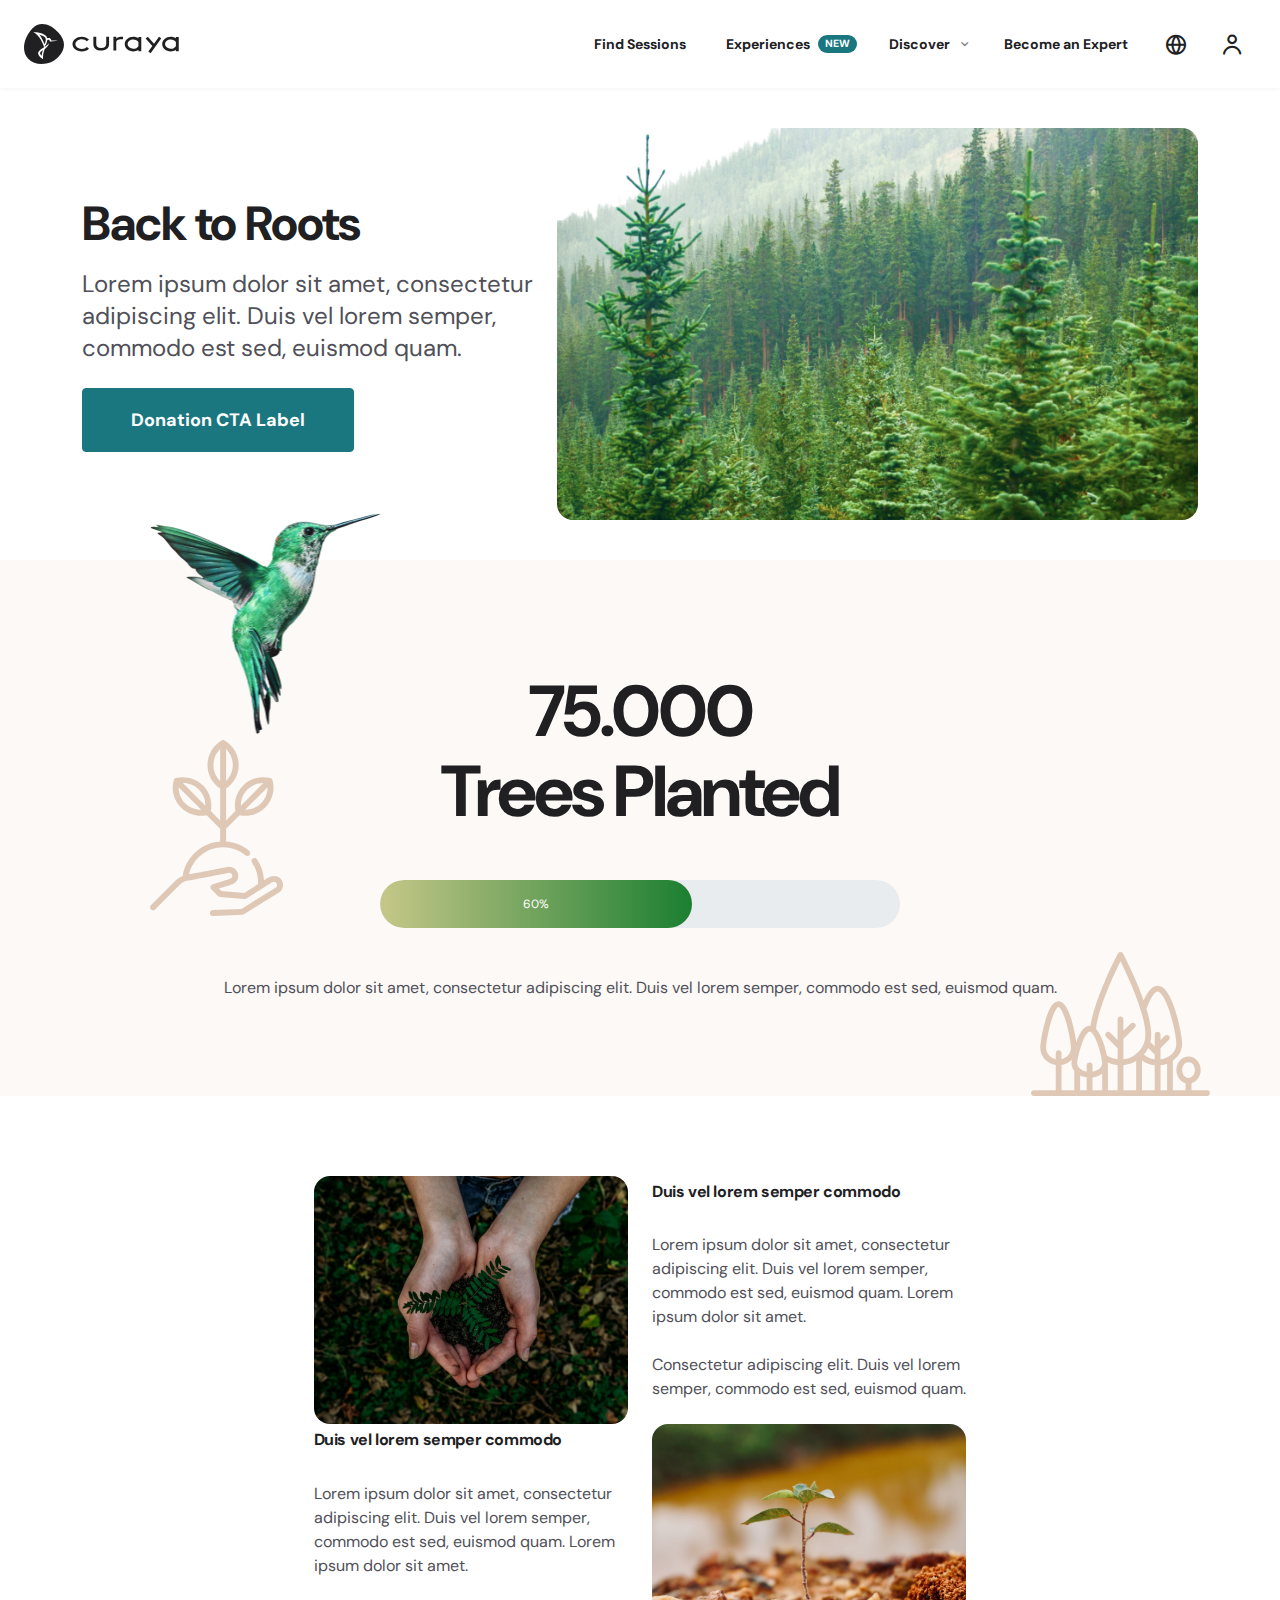
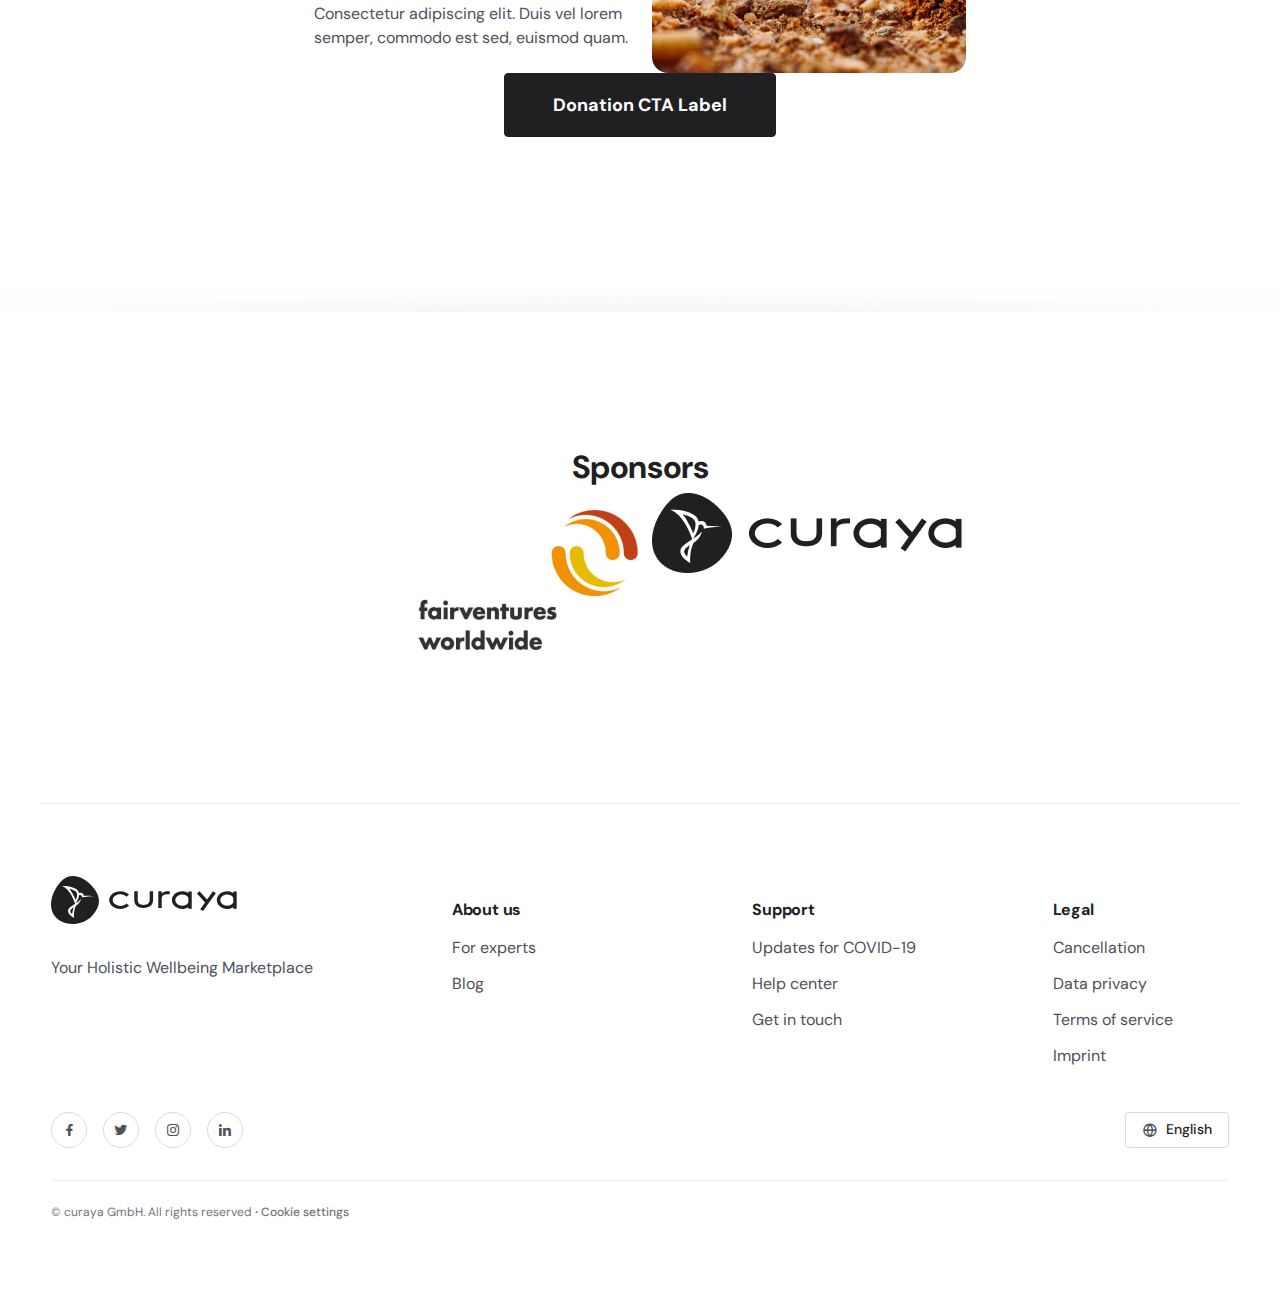
==== curaya-saved-files/index.html @ 4cf8cc59 "donation main draft" ====
<!DOCTYPE html>
<!-- saved from url=(0021)https://mycuraya.com/ -->
<html translate="no" language="de">

<head>
  <meta http-equiv="Content-Type" content="text/html; charset=UTF-8">
  <meta name="viewport" content="width=device-width,initial-scale=1">
  <meta name="google" content="notranslate">
  <meta http-equiv="Pragma" content="no-cache">
  <meta http-equiv="Cache-Control" content="no-cache, no-store, must-revalidate">
  <meta http-equiv="Expires" content="0">
  <title>Curaya</title>

  <link href="./curaya_files/main.css" rel="stylesheet">
  <link rel="stylesheet" type="text/css" href="./curaya_files/4569.css">
  <link rel="stylesheet" type="text/css" href="./curaya_files/6224.css">
  <link rel="stylesheet" type="text/css" href="./curaya_files/2217.css">
  <link rel="stylesheet" type="text/css" href="./curaya_files/871.css">

  <!-- Begin: Custom CSS-->
  <link rel="stylesheet" type="text/css" href="./styles/donation.css">
  <!-- End: Custom CSS-->

  <!-- <script defer="defer" src="./curaya_files/main.bundle.44432a97b5168b539e73.js" type="text/javascript"></script> -->
  <!-- <script async="" src="./curaya_files/modules.842d4c8f486a0abe4e43.js" charset="utf-8"></script> -->


</head>

<body cz-shortcut-listen="true" class="body-homepage"><noscript><iframe src="https://www.googletagmanager.com/ns.html?id=GTM-KDRRPXH" height="0" width="0" style="display:none;visibility:hidden"></iframe></noscript>
  <div id="root">
    <header class="cu-header">
      <div class="cu-header-container"><span class="cu-logo-container"><a class="logo" href="https://mycuraya.com/"><img src="./curaya_files/logo.svg" alt="Curaya" class="logo-desktop"><img src="./curaya_files/icon.svg" alt="Curaya" class="logo-mobile"></a></span><span class="cu-nav-container"><button type="button" class="cu-collapse-button"></button>
          <nav class="cu-navbar">
            <ul class="cu-navbar-nav">
              <li class="cu-nav-item cu-nav-item-become-menu"><a class="cu-nav-link cu-nav-link-become-menu" aria-current="page" href="https://mycuraya.com/browse"><span>Find Sessions</span></a></li>
              <li class="cu-nav-item cu-nav-item-experiences-menu"><a class="cu-nav-link cu-nav-link-experiences-menu" aria-current="page" href="https://mycuraya.com/experiences"><span>Experiences</span><em class="badge">New</em></a></li>
              <li class="cu-nav-item dropdown cu-nav-item-discover-menu"><a href="https://mycuraya.com/" id="discoverMenu" class="cu-nav-link cu-nav-link-discover-menu" role="button" data-toggle="dropdown" aria-expanded="false"><span>Discover</span><i class="icon-chevron-down"></i></a>
                <ul aria-labelledby="discoverMenu" class="dropdown-menu box-dropdown dropdown-menu-end dropdown-menu-discover-menu">
                  <li><a class="dropdown-item" title="Keep me updated" href="https://mycuraya.com/keepmeupdated">
                      <div><span>Keep me updated</span></div>
                    </a></li>
                  <li><a class="dropdown-item" title="For experts" href="https://mycuraya.com/for-experts">
                      <div><span>For experts</span></div>
                    </a></li>
                  <li><a class="dropdown-item" href="https://blog.mycuraya.com/" target="_blank" title="Blog">
                      <div><span>Blog</span></div>
                    </a></li>
                  <li><a class="dropdown-item" href="https://help.mycuraya.com/" target="_blank" title="Help center">
                      <div><span>Help center</span></div>
                    </a></li>
                </ul>
              </li>
              <li class="cu-nav-item cu-nav-item-become-menu"><a class="cu-nav-link cu-nav-link-become-menu" aria-current="page" href="https://mycuraya.com/for-experts"><span>Become an Expert</span></a></li>
              <li class="cu-nav-item dropdown cu-nav-item-language-menu"><a href="https://mycuraya.com/" id="languageMenu" class="cu-nav-link cu-nav-link-language-menu" role="button" data-toggle="dropdown" aria-expanded="false"><i class="icon-globe"></i></a>
                <ul aria-labelledby="languageMenu" class="dropdown-menu box-dropdown dropdown-menu-end dropdown-menu-language-menu">
                  <li><a class="dropdown-item" title="Deutsch" href="https://mycuraya.com/">
                      <div><span>Deutsch</span></div>
                    </a></li>
                  <li><a class="dropdown-item active" title="English" href="https://mycuraya.com/">
                      <div><span>English</span></div>
                    </a></li>
                </ul>
              </li>
              <li class="cu-nav-item dropdown cu-nav-item-avatar-menu"><a href="https://mycuraya.com/" id="avatarMenu" class="cu-nav-link cu-nav-link-avatar-menu" role="button" data-toggle="dropdown" aria-expanded="false"><i class="icon-user-alt"></i></a>
                <ul aria-labelledby="avatarMenu" class="dropdown-menu box-dropdown dropdown-menu-end dropdown-menu-avatar-menu">
                  <li><a class="dropdown-item fw-bold text-dark" title="Log in" href="https://mycuraya.com/login">
                      <div><span>Log in</span></div>
                    </a></li>
                  <li><a class="dropdown-item fw-bold text-dark" title="Sign up" href="https://mycuraya.com/register">
                      <div><span>Sign up</span></div>
                    </a></li>
                  <li>
                    <hr class="dropdown-divider">
                  </li>
                  <li><a class="dropdown-item" href="https://help.mycuraya.com/" title="Help">
                      <div><span>Help</span></div>
                    </a></li>
                </ul>
              </li>
            </ul>
          </nav>
        </span>
        <div class="modal-backdrop"></div>
      </div>
    </header>
    <main class="main">


      <!-- BEGIN: MAIN CONTENT -->
      <main class="donation-content">

        <!-- begin: hero -->
        <section class="section-hero">
          <div class="container">
            <div class="row">
              <div class="col-lg-5 section-hero-content">
                <h1 class="display-3 mb-3">Back to Roots</h1>
                <p class="text-xl mb-4">Lorem ipsum dolor sit amet, consectetur adipiscing elit. Duis vel lorem semper, commodo
                  est sed, euismod quam.</p>
                <span><a href="#" class="btn btn-primary btn-xl btn-hover-y">Donation CTA Label</a></span>
              </div>
              <div class="col-lg-7 hero-image-container">
                <img src="./images/donation_hero_image.jpg" srcset="./images/donation_hero_image@2x.jpg" alt="pine forest">
                <span>
                  <img src="./images/humming_bird.png" srcset="./images/humming_bird@2x.png" alt="bird">
                </span>
              </div>
            </div>
          </div>
        </section>
        <section class="section-progress">
          <div class="container">
            <div class="section-progress-content">
              <h1 class="display-1 mb-5"> 75.000<br>
                Trees Planted</h1>
              <div class="progress mb-5 mx-auto">
                <div class="progress-bar" role="progressbar" style="width: 60%" aria-valuenow="60" aria-valuemin="0"
                  aria-valuemax="100">60%</div>
              </div>
              <p class="text-lg-regular" >Lorem ipsum dolor sit amet, consectetur adipiscing elit. Duis vel lorem
                semper, commodo est sed, euismod quam. </p>
            </div>
            <span class="position-absolute top-50 start-25 translate-middle-y">
              <img src="./images//decor-1.svg" alt="treelet">
            </span>
            <span class="position-absolute bottom-0 end-0">
              <img src="./images//decor-2.svg" alt="small forest">
            </span>
          </div>
        </section>
        <section class="section-content">
          <div class="container">
            <div class="row justify-content-center">
              <div class="col-lg-5">
                <img src="./images/donation_content_1.jpg" srcset="./images/donation_content_1@2x.jpg" alt="treelet">
              </div>
              <div class="col-lg-5 section-content-definion">
                <p class="heading-1">Duis vel lorem semper commodo</p>
                <p class="text-xl-regular">Lorem ipsum dolor sit amet, consectetur adipiscing elit. Duis vel lorem semper, commodo est sed, euismod
                  quam. Lorem ipsum dolor sit amet.<br><br>Consectetur adipiscing elit. Duis vel lorem semper, commodo est sed, euismod
                  quam.</p>
              </div>
            </div>
            <div class="row justify-content-center">
              <div class="col-lg-5 section-content-definion">
                <p class="heading-1">Duis vel lorem semper commodo</p>
                <p class="text-xl-regular">Lorem ipsum dolor sit amet, consectetur adipiscing elit. Duis vel lorem semper, commodo est sed, euismod
                  quam. Lorem ipsum dolor sit amet.<br><br>Consectetur adipiscing elit. Duis vel lorem semper, commodo est sed, euismod
                  quam.</p>
              </div>
              <div class="col-lg-5">
                <img src="./images/donation_content_2.jpg" srcset="./images/donation_content_2@2x.jpg" alt="treelet">
              </div>
            </div>
            <div class="row">
              <div class="col">
                <a href="#" class="btn btn-dark btn-xl btn-hover-y">Donation CTA Label</a>
              </div>
            </div>           
          </div>
        </section>
        <div class="divider">
          <img src="./images/divider2x.png" alt="">
        </div>
        <section class="sponsors">
          <div class="container">
            <div class="row ">
              <div class="col">
                <h1>Sponsors</h1>
              </div>
            </div>
            <div class="row justify-content-center ">
              <!-- gap-5 -->
              <div class="col-lg-3">
                <img src="./images/fairventures.png"  alt="fairventures logo">
              </div>
              <div class="col-lg-3">
                <img src="./images/curaya.png"  alt="curaya logo" >
              </div>
            </div>
          </div> 
        </section>
        <!-- end: hero -->
      </main>
      
      <!-- END: MAIN CONTENT -->


      <footer class="main-footer">
        <div class="desktop">
          <div class="container-xxxl cu-container-px">
            <div class="row">
              <div class="col-lg-4 left"><img src="./curaya_files/logo.svg" alt="Curaya">
                <p>Your Holistic Wellbeing Marketplace</p>
              </div>
              <div class="col-lg-3 right">
                <ul>
                  <li class="label"><strong>About us</strong></li>
                  <li><a title="For experts" href="https://mycuraya.com/for-experts">For experts</a></li>
                  <li><a href="https://blog.mycuraya.com/" target="_blank" title="Blog">Blog</a></li>
                </ul>
              </div>
              <div class="col-lg-3 right">
                <ul>
                  <li class="label"><strong>Support</strong></li>
                  <li><a href="https://blog.mycuraya.com/post/updates-zu-covid-19" target="_blank" title="Updates for COVID-19">Updates for COVID-19</a></li>
                  <li><a href="https://help.mycuraya.com/" target="_blank" title="Help center">Help center</a></li>
                  <li><a href="mailto:hello@mycuraya.com" title="Get in touch">Get in touch</a></li>
                </ul>
              </div>
              <div class="col-lg-2 right">
                <ul>
                  <li class="label"><strong>Legal</strong></li>
                  <li><a title="Cancellation" href="https://mycuraya.com/terms-of-service#cancellation">Cancellation</a></li>
                  <li><a title="Data privacy" href="https://mycuraya.com/privacy">Data privacy</a></li>
                  <li><a title="Terms of service" href="https://mycuraya.com/terms-of-service">Terms of service</a></li>
                  <li><a title="Imprint" href="https://mycuraya.com/imprint">Imprint</a></li>
                </ul>
              </div>
            </div>
          </div>
        </div>
        <div class="mobile">
          <div class="left"><img src="./curaya_files/logo.svg" alt="Curaya">
            <p>Your Holistic Wellbeing Marketplace</p>
          </div>
          <div class="accordion accordion-flush" id="accordionFooterMenu">
            <div class="accordion-item">
              <h2 class="accordion-header" id="_100"><button class="accordion-button collapsed" type="button" data-bs-toggle="collapse" data-bs-target="#_100" aria-expanded="true" aria-controls="_100">About us</button></h2>
              <div id="_100" class="accordion-collapse collapse" aria-labelledby="_100" data-bs-parent="#accordionFooterMenu">
                <div id="_100-body" class="accordion-body">
                  <ul>
                    <li><a title="For experts" href="https://mycuraya.com/for-experts">For experts</a></li>
                    <li><a href="https://blog.mycuraya.com/" target="_blank" title="Blog">Blog</a></li>
                  </ul>
                </div>
              </div>
            </div>
            <div class="accordion-item">
              <h2 class="accordion-header" id="_200"><button class="accordion-button collapsed" type="button" data-bs-toggle="collapse" data-bs-target="#_200" aria-expanded="true" aria-controls="_200">Support</button></h2>
              <div id="_200" class="accordion-collapse collapse" aria-labelledby="_200" data-bs-parent="#accordionFooterMenu">
                <div id="_200-body" class="accordion-body">
                  <ul>
                    <li><a href="https://blog.mycuraya.com/post/updates-zu-covid-19" target="_blank" title="Updates for COVID-19">Updates for COVID-19</a></li>
                    <li><a href="https://help.mycuraya.com/" target="_blank" title="Help center">Help center</a></li>
                    <li><a href="mailto:hello@mycuraya.com" title="Get in touch">Get in touch</a></li>
                  </ul>
                </div>
              </div>
            </div>
            <div class="accordion-item">
              <h2 class="accordion-header" id="_300"><button class="accordion-button collapsed" type="button" data-bs-toggle="collapse" data-bs-target="#_300" aria-expanded="true" aria-controls="_300">Legal</button></h2>
              <div id="_300" class="accordion-collapse collapse" aria-labelledby="_300" data-bs-parent="#accordionFooterMenu">
                <div id="_300-body" class="accordion-body">
                  <ul>
                    <li><a title="Cancellation" href="https://mycuraya.com/terms-of-service#cancellation">Cancellation</a></li>
                    <li><a title="Data privacy" href="https://mycuraya.com/privacy">Data privacy</a></li>
                    <li><a title="Terms of service" href="https://mycuraya.com/terms-of-service">Terms of service</a></li>
                    <li><a title="Imprint" href="https://mycuraya.com/imprint">Imprint</a></li>
                  </ul>
                </div>
              </div>
            </div>
          </div>
        </div>
        <div class="container-xxxl cu-container-px">
          <div class="social-links">
            <div class="social-button"><a class="btn btn-outline-secondary btn-round btn-icon btn-sm" target="blank" rel="noopener" href="https://www.facebook.com/pages/category/Health---Wellness-Website/My-Curaya-104954991343163"><i class="icon-facebook-f"></i></a><a class="btn btn-outline-secondary btn-round btn-icon btn-sm" target="blank" rel="noopener" href="https://twitter.com/mycuraya"><i class="icon-twitter"></i></a><a class="btn btn-outline-secondary btn-round btn-icon btn-sm" target="blank" rel="noopener" href="https://www.instagram.com/mycuraya"><i class="icon-instagram"></i></a><a class="btn btn-outline-secondary btn-round btn-icon btn-sm" target="blank" rel="noopener" href="https://www.linkedin.com/company/curaya-gmbh"><i class="icon-linkedin"></i></a></div>
            <div class="language-button">
              <div class="language-container">
                <div class="button-group dropup" style="position: relative; display: inline-flex;"><button type="button" class="btn btn-sm btn-outline-secondary dropdown-toggle language-dd" data-bs-toggle="dropdown" data-bs-display="static" aria-expanded="false"><i class="icon-globe"></i><span class="language-item">English</span></button>
                  <ul class="dropdown-menu dropdown-menu-end">
                    <li><a class="dropdown-item" href="https://mycuraya.com/">Deutsch</a></li>
                    <li><a class="dropdown-item" href="https://mycuraya.com/">English</a></li>
                  </ul>
                </div>
              </div>
            </div>
          </div>
        </div>
        <div class="container-xxxl cu-container-px">
          <section class="copyright"><span>© curaya GmbH. All rights reserved</span><span><strong>&nbsp;·&nbsp;</strong><a href="https://mycuraya.com/">Cookie settings</a></span></section>
        </div>
      </footer>


    </main>

  </div>

</body>

</html>
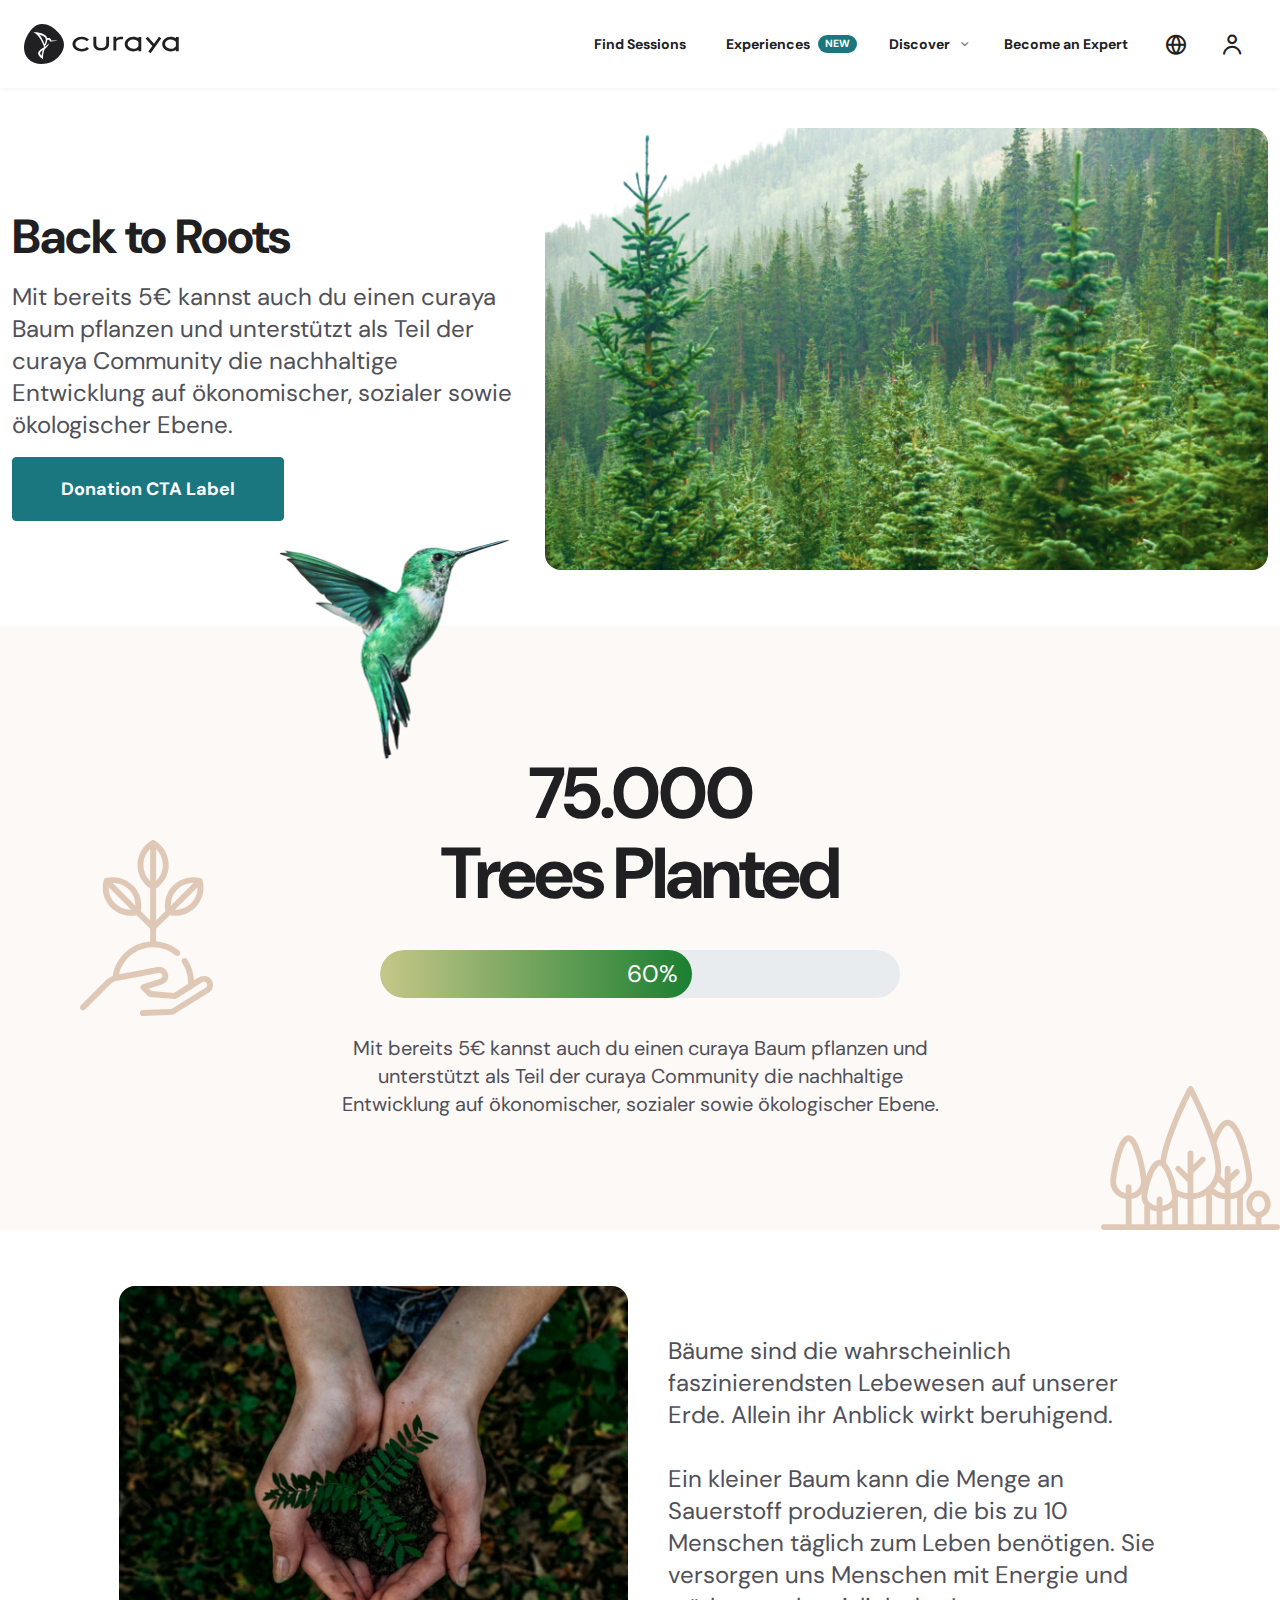
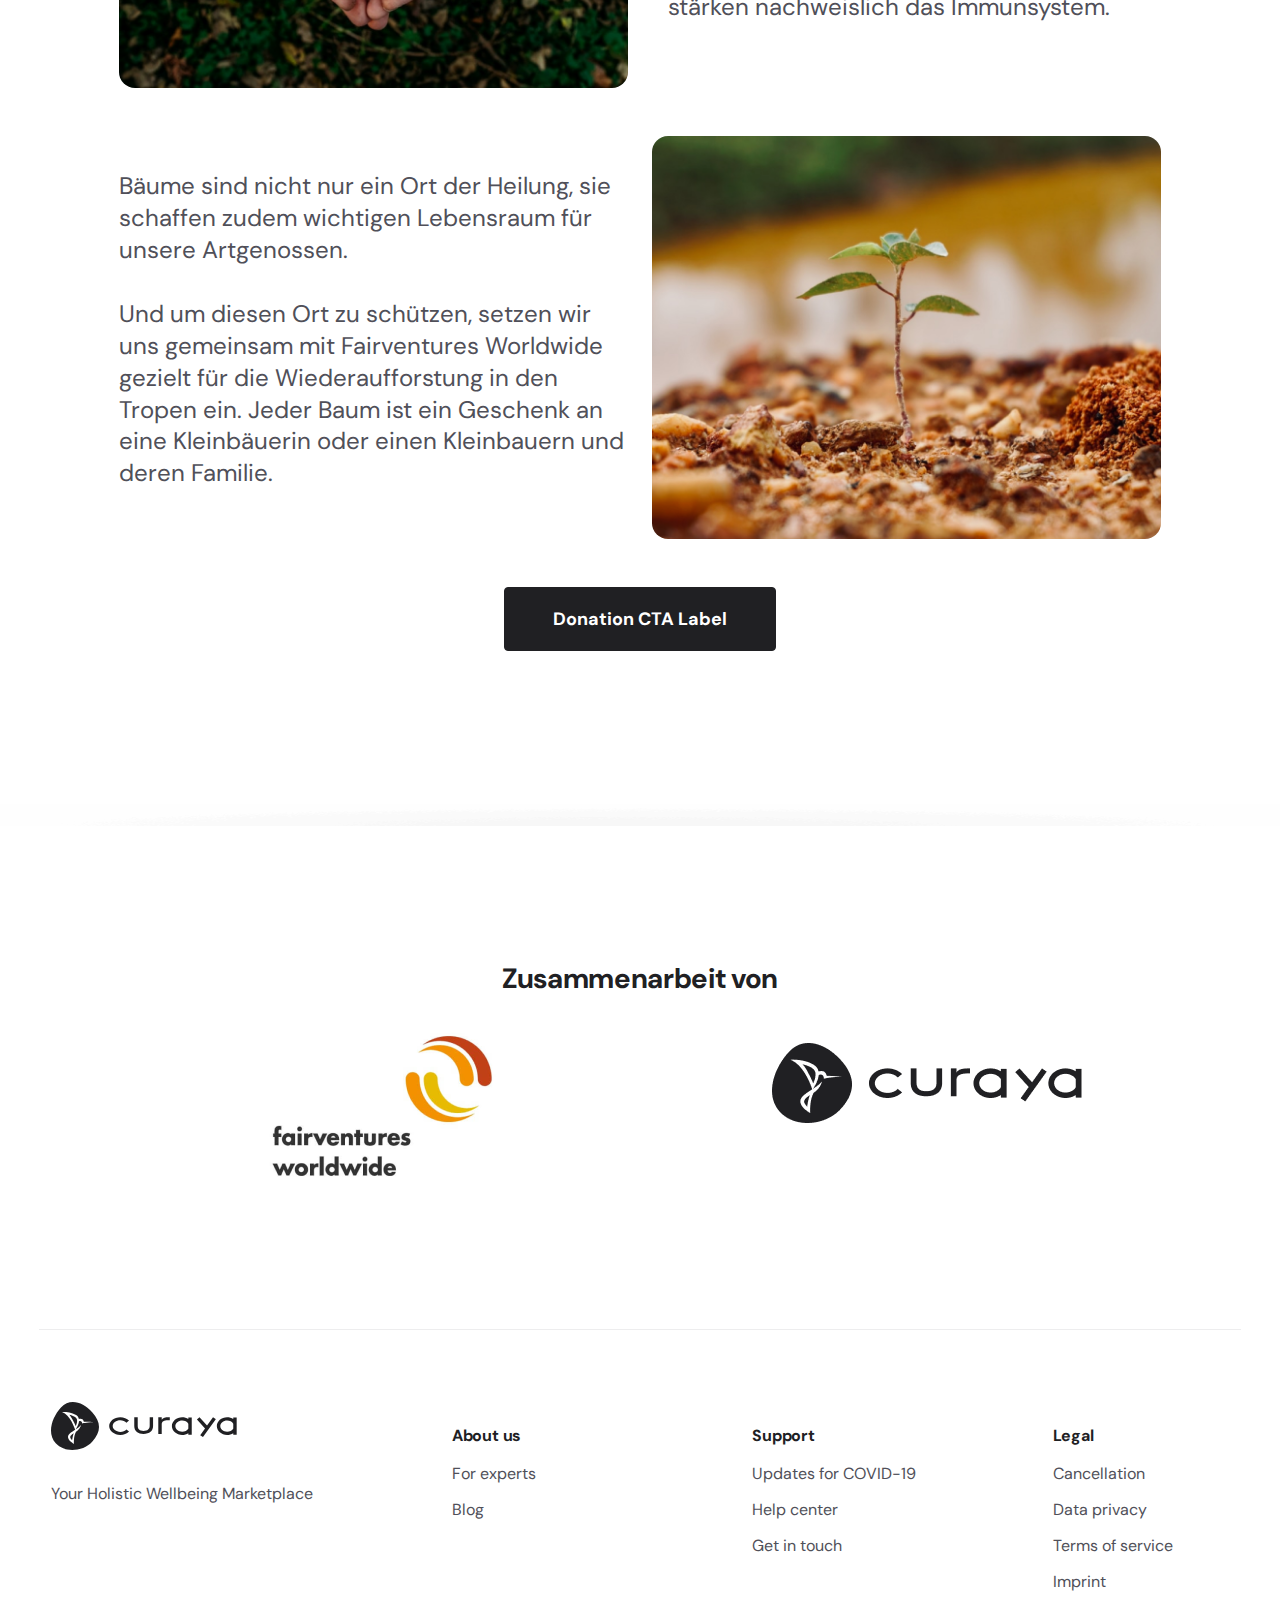
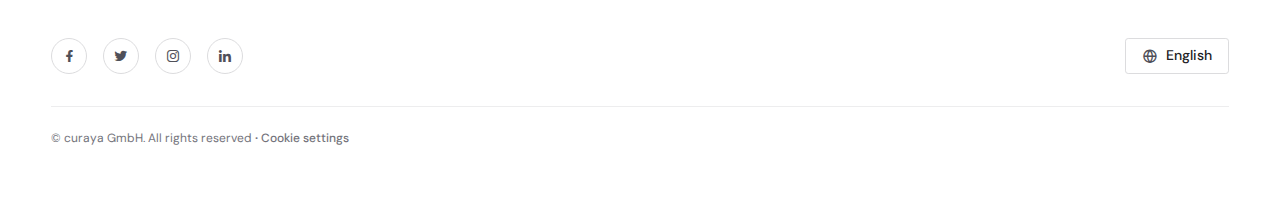
==== commit c1b45434: "Update index.html" ====
--- a/curaya-saved-files/index.html
+++ b/curaya-saved-files/index.html
@@ -1,4 +1,4 @@
-<!DOCTYPE html>
+ <!DOCTYPE html>
 <!-- saved from url=(0021)https://mycuraya.com/ -->
 <html translate="no" language="de">
 
@@ -23,10 +23,7 @@
 
   <!-- <script defer="defer" src="./curaya_files/main.bundle.44432a97b5168b539e73.js" type="text/javascript"></script> -->
   <!-- <script async="" src="./curaya_files/modules.842d4c8f486a0abe4e43.js" charset="utf-8"></script> -->
-
-
 </head>
-
 <body cz-shortcut-listen="true" class="body-homepage"><noscript><iframe src="https://www.googletagmanager.com/ns.html?id=GTM-KDRRPXH" height="0" width="0" style="display:none;visibility:hidden"></iframe></noscript>
   <div id="root">
     <header class="cu-header">
@@ -89,15 +86,14 @@
 
       <!-- BEGIN: MAIN CONTENT -->
       <main class="donation-content">
-
         <!-- begin: hero -->
         <section class="section-hero">
-          <div class="container">
+          <div class="container container-xxl">
             <div class="row">
               <div class="col-lg-5 section-hero-content">
-                <h1 class="display-3 mb-3">Back to Roots</h1>
-                <p class="text-xl mb-4">Lorem ipsum dolor sit amet, consectetur adipiscing elit. Duis vel lorem semper, commodo
-                  est sed, euismod quam.</p>
+                <h1 class="display-3 mb-0">Back to Roots</h1>
+                <p class="text-xl mb-0">Mit bereits 5€ kannst auch du einen curaya Baum pflanzen und unterstützt als Teil der
+                  curaya Community die nachhaltige Entwicklung auf ökonomischer, sozialer sowie ökologischer Ebene.</p>
                 <span><a href="#" class="btn btn-primary btn-xl btn-hover-y">Donation CTA Label</a></span>
               </div>
               <div class="col-lg-7 hero-image-container">
@@ -110,16 +106,19 @@
           </div>
         </section>
         <section class="section-progress">
-          <div class="container">
+          <div class="container container-xxl">
             <div class="section-progress-content">
-              <h1 class="display-1 mb-5"> 75.000<br>
-                Trees Planted</h1>
-              <div class="progress mb-5 mx-auto">
+              <h3 class="display-1"> 75.000<br>
+                Trees Planted</h3>
+              <div class="progress">
                 <div class="progress-bar" role="progressbar" style="width: 60%" aria-valuenow="60" aria-valuemin="0"
-                  aria-valuemax="100">60%</div>
-              </div>
-              <p class="text-lg-regular" >Lorem ipsum dolor sit amet, consectetur adipiscing elit. Duis vel lorem
-                semper, commodo est sed, euismod quam. </p>
+                  aria-valuemax="100">
+                  <div class="progress-percantage text-xl">60%</div>
+                </div>
+              </div>
+              <p class="text-lg">Mit bereits 5€ kannst auch du einen curaya Baum pflanzen und<br> unterstützt als Teil der
+                curaya
+                Community die nachhaltige<br>Entwicklung auf ökonomischer, sozialer sowie ökologischer Ebene.</p>
             </div>
             <span class="position-absolute top-50 start-25 translate-middle-y">
               <img src="./images//decor-1.svg" alt="treelet">
@@ -130,24 +129,29 @@
           </div>
         </section>
         <section class="section-content">
-          <div class="container">
-            <div class="row justify-content-center">
-              <div class="col-lg-5">
+          <div class="container container-xxl">
+            <div class="row mb-5">
+              <div class="offset-lg-1 col-lg-5 me-3">
                 <img src="./images/donation_content_1.jpg" srcset="./images/donation_content_1@2x.jpg" alt="treelet">
               </div>
               <div class="col-lg-5 section-content-definion">
-                <p class="heading-1">Duis vel lorem semper commodo</p>
-                <p class="text-xl-regular">Lorem ipsum dolor sit amet, consectetur adipiscing elit. Duis vel lorem semper, commodo est sed, euismod
-                  quam. Lorem ipsum dolor sit amet.<br><br>Consectetur adipiscing elit. Duis vel lorem semper, commodo est sed, euismod
-                  quam.</p>
-              </div>
-            </div>
-            <div class="row justify-content-center">
-              <div class="col-lg-5 section-content-definion">
-                <p class="heading-1">Duis vel lorem semper commodo</p>
-                <p class="text-xl-regular">Lorem ipsum dolor sit amet, consectetur adipiscing elit. Duis vel lorem semper, commodo est sed, euismod
-                  quam. Lorem ipsum dolor sit amet.<br><br>Consectetur adipiscing elit. Duis vel lorem semper, commodo est sed, euismod
-                  quam.</p>
+                <p class="text-xl">Bäume sind die wahrscheinlich faszinierendsten Lebewesen auf unserer Erde.
+                  Allein ihr Anblick wirkt beruhigend.<br><br>Ein kleiner Baum kann die Menge an Sauerstoff produzieren, die
+                  bis zu 10 Menschen
+                  täglich zum Leben benötigen. Sie versorgen uns Menschen mit Energie und stärken nachweislich das
+                  Immunsystem.
+                </p>
+              </div>
+            </div>
+            <div class="row mb-5">
+              <div class="offset-lg-1 col-lg-5 section-content-definion">
+                <p class="text-xl">Bäume sind nicht nur ein Ort der Heilung, sie schaffen zudem wichtigen Lebensraum für
+                  unsere
+                  Artgenossen.<br><br>Und um diesen Ort zu schützen, setzen wir uns gemeinsam mit Fairventures Worldwide
+                  gezielt für
+                  die Wiederaufforstung in den Tropen ein.
+                  Jeder Baum ist ein Geschenk an eine Kleinbäuerin oder einen Kleinbauern und deren Familie.
+                </p>
               </div>
               <div class="col-lg-5">
                 <img src="./images/donation_content_2.jpg" srcset="./images/donation_content_2@2x.jpg" alt="treelet">
@@ -157,7 +161,7 @@
               <div class="col">
                 <a href="#" class="btn btn-dark btn-xl btn-hover-y">Donation CTA Label</a>
               </div>
-            </div>           
+            </div>
           </div>
         </section>
         <div class="divider">
@@ -165,27 +169,21 @@
         </div>
         <section class="sponsors">
           <div class="container">
-            <div class="row ">
-              <div class="col">
-                <h1>Sponsors</h1>
-              </div>
-            </div>
-            <div class="row justify-content-center ">
-              <!-- gap-5 -->
+            <h2 class="text-center">Zusammenarbeit von</h2>
+            <div class="row space-row">
               <div class="col-lg-3">
-                <img src="./images/fairventures.png"  alt="fairventures logo">
+                <img src="./images/fairventures.png" alt="fairventures logo">
               </div>
               <div class="col-lg-3">
-                <img src="./images/curaya.png"  alt="curaya logo" >
-              </div>
-            </div>
-          </div> 
+                <img src="./images/curaya.png" alt="curaya logo">
+              </div>
+            </div>
+          </div>
+          </div>
         </section>
         <!-- end: hero -->
       </main>
-      
       <!-- END: MAIN CONTENT -->
-
 
       <footer class="main-footer">
         <div class="desktop">
@@ -283,12 +281,8 @@
           <section class="copyright"><span>© curaya GmbH. All rights reserved</span><span><strong>&nbsp;·&nbsp;</strong><a href="https://mycuraya.com/">Cookie settings</a></span></section>
         </div>
       </footer>
-
-
     </main>
-
   </div>
-
 </body>
 
-</html>+</html>
--- a/curaya-saved-files/styles/donation.css
+++ b/curaya-saved-files/styles/donation.css
@@ -1,11 +1,13 @@
 .donation-content .section-hero>.container {
     padding-top: 2.5rem;
-    padding-bottom: 2.5rem;
+    padding-bottom: 3.5rem;
 }
 .donation-content .section-hero-content {
     display: flex;
     justify-content: center;
     flex-direction: column;
+    gap:1rem;
+    margin-top:2rem;
 }
 .donation-content .hero-image-container {
     position: relative;
@@ -17,8 +19,8 @@
 .donation-content .hero-image-container>span {
     max-width: 100%;
     position: absolute;
-    top: 23.5rem;
-    right: 50.5rem;
+    top: 25.1rem;
+    right: 46.8rem;
 }
 .donation-content .hero-image-container>span img {
     width: 16.4rem;
@@ -28,37 +30,39 @@
     background-color: rgb(252,249,247);
 }
 .donation-content .section-progress>.container{
-    padding: 7rem 5rem 5rem 5rem;
+    padding: 6rem 5rem 6rem 5rem;
     position: relative;
 }
 .donation-content .section-progress .section-progress-content{
     display: flex; 
     text-align: center;
-    flex-direction: column;
+    flex-direction: column;   
+    gap:2.25rem;
     position: relative;
+}
+.donation-content .section-progress .section-progress-content> h3{
+    margin-top: 2rem;
+    margin-bottom: 0;
 }
 .progress{
     width: 32.5rem;
     height: 3rem;
-    border-radius: 5.6rem;   
+    border-radius: 5.6rem; 
+    margin-left: auto;
+    margin-right: auto; 
 }
 .progress .progress-bar{
     border-radius: 5.6rem;
     background: linear-gradient(90deg, rgb(198, 199, 136) 0%, rgb(27, 127, 49) 100%); 
-}/*
-.section-progress > .container:nth-child(2) {
-    position: absolute;
-    top: 3rem;
-    left:1.56rem;
-    translate:middle;
 }
-.section-progress > .container :last-child {
-    position: absolute;
-    bottom: 0;
-    right:0rem;
-}*/
+.progress-percantage {
+    position: relative;
+    right: -7.3rem;
+    color: rgb(255, 255, 255); 
+}
 .donation-content .section-content>.container{
-    padding: 5rem 11rem 5rem 11rem;
+    padding-top: 3.5rem;
+    padding-bottom: 5rem;
 }
 .donation-content .section-content .container img  {
     max-width: 100%;
@@ -74,8 +78,16 @@
     text-align: center;
 }
 .sponsors > .container{
-    padding: 4rem;
+    padding-top: 4rem;
+    padding-bottom: 4rem;
 }
-.sponsors .row:first-child{
-    text-align: center;
+.sponsors .container> h2{
+    margin-bottom: 1.5rem;
 }
+.sponsors .space-row{
+    column-gap: 15rem;
+    justify-content:center;
+}
+.sponsors .container .row div:last-child{
+   margin-top: 1.5rem;
+}
